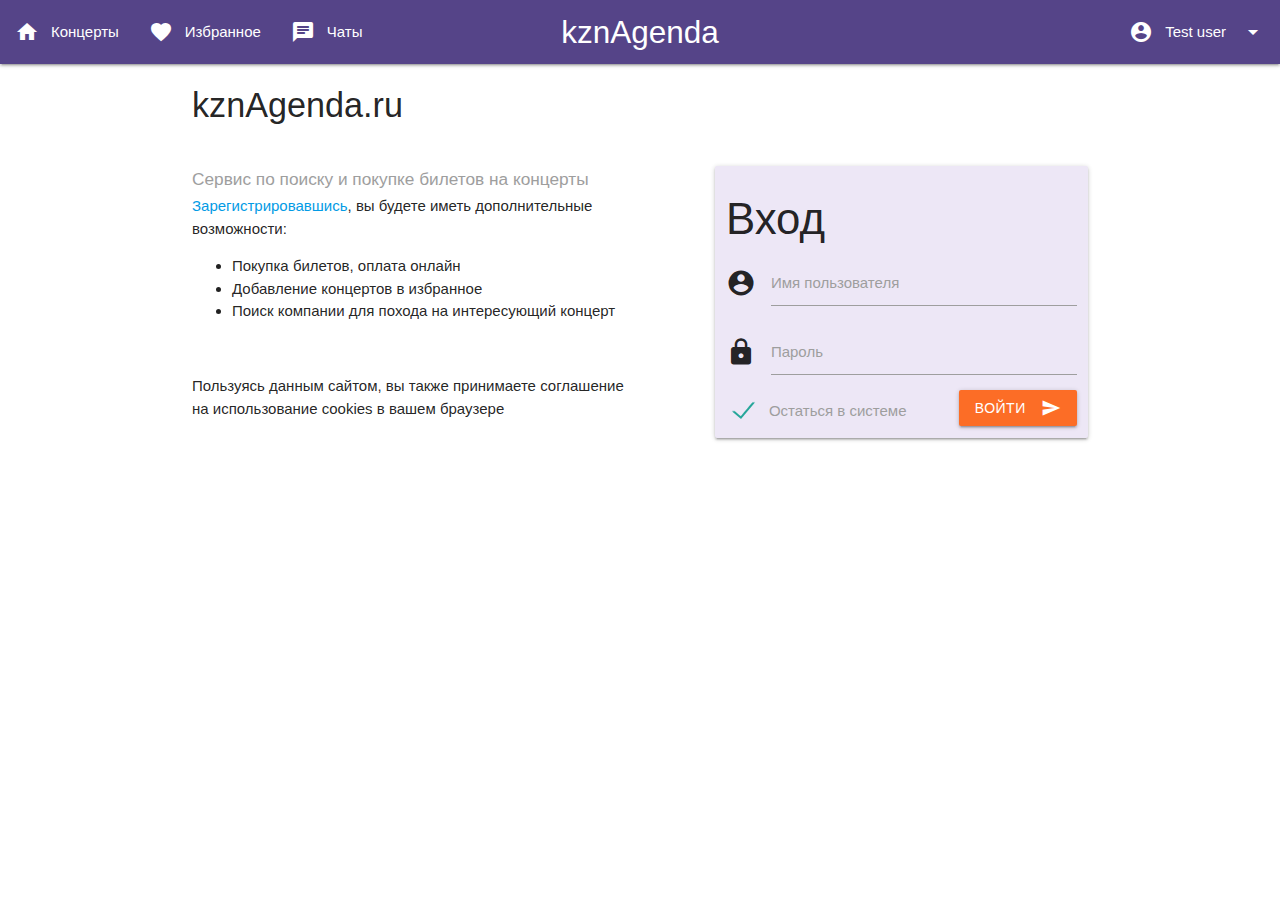
==== login.html @ c1f50316 "Pug project structure, login page" ====
<html>
  <head>
    <link href="https://fonts.googleapis.com/icon?family=Material+Icons" rel="stylesheet"/>
    <link type="text/css" rel="stylesheet" href="css/materialize.min.css" media="screen,projection"/>
    <link type="text/css" rel="stylesheet" href="css/helpers.css"/>
    <link type="text/css" rel="stylesheet" href="css/main.css"/>
    <meta name="viewport" content="width=device-width, initial-scale=1.0"/>
    <meta charset="utf-8"/>
    <title>kznAgenda | Авторизация</title>
  </head>
  <body>
    <nav style="background-color:#554488;">
      <div class="nav-wrapper"><a class="brand-logo center" href="/">kznAgenda</a><a class="sidenav-trigger" href="#" data-target="mobile-sidenav"><i class="material-icons">menu</i></a>
        <ul class="left hide-on-med-and-down">
              <li><a href="/"><i class="material-icons mr-3 left">home</i>Концерты</a></li>
              <li><a href="/lk/starred"><i class="material-icons mr-3 left">favorite</i>Избранное</a></li>
              <li><a href="/chats"><i class="material-icons mr-3 left">chat</i>Чаты</a></li>
        </ul>
        <ul class="dropdown-content" id="user-dropdown">
          <li><a href="/lk">Личный кабинет</a></li>
              <li><a href="/lk/logout"><i class="material-icons mr-3 left">logout</i>Выход</a></li>
        </ul>
        <ul class="right hide-on-small-and-down">
          <li><a class="dropdown-trigger" href="#!" data-target="user-dropdown"><i class="material-icons mr-3 left">account_circle</i>Test user<i class="material-icons right">arrow_drop_down</i></a></li>
        </ul>
      </div>
    </nav>
    <ul class="sidenav" id="mobile-sidenav">
          <li><a href="/"><i class="material-icons mr-3">home</i>Концерты</a></li>
          <li><a href="/lk/starred"><i class="material-icons mr-3">favorite</i>Избранное</a></li>
          <li><a href="/chats"><i class="material-icons mr-3">chat</i>Чаты</a></li>
          <li><a href="/lk"><i class="material-icons mr-3">account_circle</i>Личный кабинет</a></li>
          <li><a href="/lk/logout"><i class="material-icons mr-3">logout</i>Выход</a></li>
    </ul>
    <div class="container">
      <div class="row">
        <h4>kznAgenda.ru</h4>
      </div>
      <div class="row">
        <div class="col l6 pl-0 pr-4">
          <h6 class="grey-text mx-0">Сервис по поиску и покупке билетов на концерты</h6><span><a href="/register">Зарегистрировавшись</a>, вы будете иметь дополнительные возможности:</span>
          <ul class="browser-default">
            <li>Покупка билетов, оплата онлайн</li>
            <li>Добавление концертов в избранное</li>
            <li>Поиск компании для похода на интересующий концерт</li>
          </ul><br/>
          <p>Пользуясь данным сайтом, вы также принимаете соглашение на использование cookies в вашем браузере</p>
        </div>
        <div class="card-panel col offset-l1 l5 deep-purple lighten-5">
          <h3>Вход</h3>
          <form action="/login">
            <div class="input-field"><i class="material-icons prefix">account_circle</i>
              <input class="validate" id="login" type="text"/>
              <label for="login">Имя пользователя</label>
            </div>
            <div class="input-field"><i class="material-icons prefix">lock</i>
              <input class="validate" id="password" type="text"/>
              <label for="password">Пароль</label>
            </div>
            <label class="ml-2">
              <input type="checkbox" checked="checked"/><span>Остаться в системе</span>
            </label>
            <button class="right btn waves-effect waves-light accent mt-n2" type="submit" name="action">Войти<i class="material-icons right">send</i></button>
          </form>
        </div>
      </div>
    </div>
    <script type="text/javascript" src="js/materialize.min.js"></script>
    <script type="text/javascript" src="js/init.js"></script>
  </body>
</html>
---- css/helpers.css ----
.ma-0 {
    margin: 0 !important
}

.ma-1 {
    margin: 4px !important
}

.ma-2 {
    margin: 8px !important
}

.ma-3 {
    margin: 12px !important
}

.ma-4 {
    margin: 16px !important
}

.ma-5 {
    margin: 20px !important
}

.ma-6 {
    margin: 24px !important
}

.ma-7 {
    margin: 28px !important
}

.ma-8 {
    margin: 32px !important
}

.ma-9 {
    margin: 36px !important
}

.ma-10 {
    margin: 40px !important
}

.ma-11 {
    margin: 44px !important
}

.ma-12 {
    margin: 48px !important
}

.ma-auto {
    margin: auto !important
}

.mx-0 {
    margin-right: 0 !important;
    margin-left: 0 !important
}

.mx-1 {
    margin-right: 4px !important;
    margin-left: 4px !important
}

.mx-2 {
    margin-right: 8px !important;
    margin-left: 8px !important
}

.mx-3 {
    margin-right: 12px !important;
    margin-left: 12px !important
}

.mx-4 {
    margin-right: 16px !important;
    margin-left: 16px !important
}

.mx-5 {
    margin-right: 20px !important;
    margin-left: 20px !important
}

.mx-6 {
    margin-right: 24px !important;
    margin-left: 24px !important
}

.mx-7 {
    margin-right: 28px !important;
    margin-left: 28px !important
}

.mx-8 {
    margin-right: 32px !important;
    margin-left: 32px !important
}

.mx-9 {
    margin-right: 36px !important;
    margin-left: 36px !important
}

.mx-10 {
    margin-right: 40px !important;
    margin-left: 40px !important
}

.mx-11 {
    margin-right: 44px !important;
    margin-left: 44px !important
}

.mx-12 {
    margin-right: 48px !important;
    margin-left: 48px !important
}

.mx-auto {
    margin-right: auto !important;
    margin-left: auto !important
}

.my-0 {
    margin-top: 0 !important;
    margin-bottom: 0 !important
}

.my-1 {
    margin-top: 4px !important;
    margin-bottom: 4px !important
}

.my-2 {
    margin-top: 8px !important;
    margin-bottom: 8px !important
}

.my-3 {
    margin-top: 12px !important;
    margin-bottom: 12px !important
}

.my-4 {
    margin-top: 16px !important;
    margin-bottom: 16px !important
}

.my-5 {
    margin-top: 20px !important;
    margin-bottom: 20px !important
}

.my-6 {
    margin-top: 24px !important;
    margin-bottom: 24px !important
}

.my-7 {
    margin-top: 28px !important;
    margin-bottom: 28px !important
}

.my-8 {
    margin-top: 32px !important;
    margin-bottom: 32px !important
}

.my-9 {
    margin-top: 36px !important;
    margin-bottom: 36px !important
}

.my-10 {
    margin-top: 40px !important;
    margin-bottom: 40px !important
}

.my-11 {
    margin-top: 44px !important;
    margin-bottom: 44px !important
}

.my-12 {
    margin-top: 48px !important;
    margin-bottom: 48px !important
}

.my-auto {
    margin-top: auto !important;
    margin-bottom: auto !important
}

.mt-0 {
    margin-top: 0 !important
}

.mt-1 {
    margin-top: 4px !important
}

.mt-2 {
    margin-top: 8px !important
}

.mt-3 {
    margin-top: 12px !important
}

.mt-4 {
    margin-top: 16px !important
}

.mt-5 {
    margin-top: 20px !important
}

.mt-6 {
    margin-top: 24px !important
}

.mt-7 {
    margin-top: 28px !important
}

.mt-8 {
    margin-top: 32px !important
}

.mt-9 {
    margin-top: 36px !important
}

.mt-10 {
    margin-top: 40px !important
}

.mt-11 {
    margin-top: 44px !important
}

.mt-12 {
    margin-top: 48px !important
}

.mt-auto {
    margin-top: auto !important
}

.mr-0 {
    margin-right: 0 !important
}

.mr-1 {
    margin-right: 4px !important
}

.mr-2 {
    margin-right: 8px !important
}

.mr-3 {
    margin-right: 12px !important
}

.mr-4 {
    margin-right: 16px !important
}

.mr-5 {
    margin-right: 20px !important
}

.mr-6 {
    margin-right: 24px !important
}

.mr-7 {
    margin-right: 28px !important
}

.mr-8 {
    margin-right: 32px !important
}

.mr-9 {
    margin-right: 36px !important
}

.mr-10 {
    margin-right: 40px !important
}

.mr-11 {
    margin-right: 44px !important
}

.mr-12 {
    margin-right: 48px !important
}

.mr-auto {
    margin-right: auto !important
}

.mb-0 {
    margin-bottom: 0 !important
}

.mb-1 {
    margin-bottom: 4px !important
}

.mb-2 {
    margin-bottom: 8px !important
}

.mb-3 {
    margin-bottom: 12px !important
}

.mb-4 {
    margin-bottom: 16px !important
}

.mb-5 {
    margin-bottom: 20px !important
}

.mb-6 {
    margin-bottom: 24px !important
}

.mb-7 {
    margin-bottom: 28px !important
}

.mb-8 {
    margin-bottom: 32px !important
}

.mb-9 {
    margin-bottom: 36px !important
}

.mb-10 {
    margin-bottom: 40px !important
}

.mb-11 {
    margin-bottom: 44px !important
}

.mb-12 {
    margin-bottom: 48px !important
}

.mb-auto {
    margin-bottom: auto !important
}

.ml-0 {
    margin-left: 0 !important
}

.ml-1 {
    margin-left: 4px !important
}

.ml-2 {
    margin-left: 8px !important
}

.ml-3 {
    margin-left: 12px !important
}

.ml-4 {
    margin-left: 16px !important
}

.ml-5 {
    margin-left: 20px !important
}

.ml-6 {
    margin-left: 24px !important
}

.ml-7 {
    margin-left: 28px !important
}

.ml-8 {
    margin-left: 32px !important
}

.ml-9 {
    margin-left: 36px !important
}

.ml-10 {
    margin-left: 40px !important
}

.ml-11 {
    margin-left: 44px !important
}

.ml-12 {
    margin-left: 48px !important
}

.ml-auto {
    margin-left: auto !important
}


.ma-n1 {
    margin: -4px !important
}

.ma-n2 {
    margin: -8px !important
}

.ma-n3 {
    margin: -12px !important
}

.ma-n4 {
    margin: -16px !important
}

.ma-n5 {
    margin: -20px !important
}

.ma-n6 {
    margin: -24px !important
}

.ma-n7 {
    margin: -28px !important
}

.ma-n8 {
    margin: -32px !important
}

.ma-n9 {
    margin: -36px !important
}

.ma-n10 {
    margin: -40px !important
}

.ma-n11 {
    margin: -44px !important
}

.ma-n12 {
    margin: -48px !important
}

.mx-n1 {
    margin-right: -4px !important;
    margin-left: -4px !important
}

.mx-n2 {
    margin-right: -8px !important;
    margin-left: -8px !important
}

.mx-n3 {
    margin-right: -12px !important;
    margin-left: -12px !important
}

.mx-n4 {
    margin-right: -16px !important;
    margin-left: -16px !important
}

.mx-n5 {
    margin-right: -20px !important;
    margin-left: -20px !important
}

.mx-n6 {
    margin-right: -24px !important;
    margin-left: -24px !important
}

.mx-n7 {
    margin-right: -28px !important;
    margin-left: -28px !important
}

.mx-n8 {
    margin-right: -32px !important;
    margin-left: -32px !important
}

.mx-n9 {
    margin-right: -36px !important;
    margin-left: -36px !important
}

.mx-n10 {
    margin-right: -40px !important;
    margin-left: -40px !important
}

.mx-n11 {
    margin-right: -44px !important;
    margin-left: -44px !important
}

.mx-n12 {
    margin-right: -48px !important;
    margin-left: -48px !important
}

.my-n1 {
    margin-top: -4px !important;
    margin-bottom: -4px !important
}

.my-n2 {
    margin-top: -8px !important;
    margin-bottom: -8px !important
}

.my-n3 {
    margin-top: -12px !important;
    margin-bottom: -12px !important
}

.my-n4 {
    margin-top: -16px !important;
    margin-bottom: -16px !important
}

.my-n5 {
    margin-top: -20px !important;
    margin-bottom: -20px !important
}

.my-n6 {
    margin-top: -24px !important;
    margin-bottom: -24px !important
}

.my-n7 {
    margin-top: -28px !important;
    margin-bottom: -28px !important
}

.my-n8 {
    margin-top: -32px !important;
    margin-bottom: -32px !important
}

.my-n9 {
    margin-top: -36px !important;
    margin-bottom: -36px !important
}

.my-n10 {
    margin-top: -40px !important;
    margin-bottom: -40px !important
}

.my-n11 {
    margin-top: -44px !important;
    margin-bottom: -44px !important
}

.my-n12 {
    margin-top: -48px !important;
    margin-bottom: -48px !important
}

.mt-n1 {
    margin-top: -4px !important
}

.mt-n2 {
    margin-top: -8px !important
}

.mt-n3 {
    margin-top: -12px !important
}

.mt-n4 {
    margin-top: -16px !important
}

.mt-n5 {
    margin-top: -20px !important
}

.mt-n6 {
    margin-top: -24px !important
}

.mt-n7 {
    margin-top: -28px !important
}

.mt-n8 {
    margin-top: -32px !important
}

.mt-n9 {
    margin-top: -36px !important
}

.mt-n10 {
    margin-top: -40px !important
}

.mt-n11 {
    margin-top: -44px !important
}

.mt-n12 {
    margin-top: -48px !important
}

.mr-n1 {
    margin-right: -4px !important
}

.mr-n2 {
    margin-right: -8px !important
}

.mr-n3 {
    margin-right: -12px !important
}

.mr-n4 {
    margin-right: -16px !important
}

.mr-n5 {
    margin-right: -20px !important
}

.mr-n6 {
    margin-right: -24px !important
}

.mr-n7 {
    margin-right: -28px !important
}

.mr-n8 {
    margin-right: -32px !important
}

.mr-n9 {
    margin-right: -36px !important
}

.mr-n10 {
    margin-right: -40px !important
}

.mr-n11 {
    margin-right: -44px !important
}

.mr-n12 {
    margin-right: -48px !important
}

.mb-n1 {
    margin-bottom: -4px !important
}

.mb-n2 {
    margin-bottom: -8px !important
}

.mb-n3 {
    margin-bottom: -12px !important
}

.mb-n4 {
    margin-bottom: -16px !important
}

.mb-n5 {
    margin-bottom: -20px !important
}

.mb-n6 {
    margin-bottom: -24px !important
}

.mb-n7 {
    margin-bottom: -28px !important
}

.mb-n8 {
    margin-bottom: -32px !important
}

.mb-n9 {
    margin-bottom: -36px !important
}

.mb-n10 {
    margin-bottom: -40px !important
}

.mb-n11 {
    margin-bottom: -44px !important
}

.mb-n12 {
    margin-bottom: -48px !important
}

.ml-n1 {
    margin-left: -4px !important
}

.ml-n2 {
    margin-left: -8px !important
}

.ml-n3 {
    margin-left: -12px !important
}

.ml-n4 {
    margin-left: -16px !important
}

.ml-n5 {
    margin-left: -20px !important
}

.ml-n6 {
    margin-left: -24px !important
}

.ml-n7 {
    margin-left: -28px !important
}

.ml-n8 {
    margin-left: -32px !important
}

.ml-n9 {
    margin-left: -36px !important
}

.ml-n10 {
    margin-left: -40px !important
}

.ml-n11 {
    margin-left: -44px !important
}

.ml-n12 {
    margin-left: -48px !important
}


.pa-0 {
    padding: 0 !important
}

.pa-1 {
    padding: 4px !important
}

.pa-2 {
    padding: 8px !important
}

.pa-3 {
    padding: 12px !important
}

.pa-4 {
    padding: 16px !important
}

.pa-5 {
    padding: 20px !important
}

.pa-6 {
    padding: 24px !important
}

.pa-7 {
    padding: 28px !important
}

.pa-8 {
    padding: 32px !important
}

.pa-9 {
    padding: 36px !important
}

.pa-10 {
    padding: 40px !important
}

.pa-11 {
    padding: 44px !important
}

.pa-12 {
    padding: 48px !important
}

.px-0 {
    padding-right: 0 !important;
    padding-left: 0 !important
}

.px-1 {
    padding-right: 4px !important;
    padding-left: 4px !important
}

.px-2 {
    padding-right: 8px !important;
    padding-left: 8px !important
}

.px-3 {
    padding-right: 12px !important;
    padding-left: 12px !important
}

.px-4 {
    padding-right: 16px !important;
    padding-left: 16px !important
}

.px-5 {
    padding-right: 20px !important;
    padding-left: 20px !important
}

.px-6 {
    padding-right: 24px !important;
    padding-left: 24px !important
}

.px-7 {
    padding-right: 28px !important;
    padding-left: 28px !important
}

.px-8 {
    padding-right: 32px !important;
    padding-left: 32px !important
}

.px-9 {
    padding-right: 36px !important;
    padding-left: 36px !important
}

.px-10 {
    padding-right: 40px !important;
    padding-left: 40px !important
}

.px-11 {
    padding-right: 44px !important;
    padding-left: 44px !important
}

.px-12 {
    padding-right: 48px !important;
    padding-left: 48px !important
}

.py-0 {
    padding-top: 0 !important;
    padding-bottom: 0 !important
}

.py-1 {
    padding-top: 4px !important;
    padding-bottom: 4px !important
}

.py-2 {
    padding-top: 8px !important;
    padding-bottom: 8px !important
}

.py-3 {
    padding-top: 12px !important;
    padding-bottom: 12px !important
}

.py-4 {
    padding-top: 16px !important;
    padding-bottom: 16px !important
}

.py-5 {
    padding-top: 20px !important;
    padding-bottom: 20px !important
}

.py-6 {
    padding-top: 24px !important;
    padding-bottom: 24px !important
}

.py-7 {
    padding-top: 28px !important;
    padding-bottom: 28px !important
}

.py-8 {
    padding-top: 32px !important;
    padding-bottom: 32px !important
}

.py-9 {
    padding-top: 36px !important;
    padding-bottom: 36px !important
}

.py-10 {
    padding-top: 40px !important;
    padding-bottom: 40px !important
}

.py-11 {
    padding-top: 44px !important;
    padding-bottom: 44px !important
}

.py-12 {
    padding-top: 48px !important;
    padding-bottom: 48px !important
}

.pt-0 {
    padding-top: 0 !important
}

.pt-1 {
    padding-top: 4px !important
}

.pt-2 {
    padding-top: 8px !important
}

.pt-3 {
    padding-top: 12px !important
}

.pt-4 {
    padding-top: 16px !important
}

.pt-5 {
    padding-top: 20px !important
}

.pt-6 {
    padding-top: 24px !important
}

.pt-7 {
    padding-top: 28px !important
}

.pt-8 {
    padding-top: 32px !important
}

.pt-9 {
    padding-top: 36px !important
}

.pt-10 {
    padding-top: 40px !important
}

.pt-11 {
    padding-top: 44px !important
}

.pt-12 {
    padding-top: 48px !important
}

.pr-0 {
    padding-right: 0 !important
}

.pr-1 {
    padding-right: 4px !important
}

.pr-2 {
    padding-right: 8px !important
}

.pr-3 {
    padding-right: 12px !important
}

.pr-4 {
    padding-right: 16px !important
}

.pr-5 {
    padding-right: 20px !important
}

.pr-6 {
    padding-right: 24px !important
}

.pr-7 {
    padding-right: 28px !important
}

.pr-8 {
    padding-right: 32px !important
}

.pr-9 {
    padding-right: 36px !important
}

.pr-10 {
    padding-right: 40px !important
}

.pr-11 {
    padding-right: 44px !important
}

.pr-12 {
    padding-right: 48px !important
}

.pb-0 {
    padding-bottom: 0 !important
}

.pb-1 {
    padding-bottom: 4px !important
}

.pb-2 {
    padding-bottom: 8px !important
}

.pb-3 {
    padding-bottom: 12px !important
}

.pb-4 {
    padding-bottom: 16px !important
}

.pb-5 {
    padding-bottom: 20px !important
}

.pb-6 {
    padding-bottom: 24px !important
}

.pb-7 {
    padding-bottom: 28px !important
}

.pb-8 {
    padding-bottom: 32px !important
}

.pb-9 {
    padding-bottom: 36px !important
}

.pb-10 {
    padding-bottom: 40px !important
}

.pb-11 {
    padding-bottom: 44px !important
}

.pb-12 {
    padding-bottom: 48px !important
}

.pl-0 {
    padding-left: 0 !important
}

.pl-1 {
    padding-left: 4px !important
}

.pl-2 {
    padding-left: 8px !important
}

.pl-3 {
    padding-left: 12px !important
}

.pl-4 {
    padding-left: 16px !important
}

.pl-5 {
    padding-left: 20px !important
}

.pl-6 {
    padding-left: 24px !important
}

.pl-7 {
    padding-left: 28px !important
}

.pl-8 {
    padding-left: 32px !important
}

.pl-9 {
    padding-left: 36px !important
}

.pl-10 {
    padding-left: 40px !important
}

.pl-11 {
    padding-left: 44px !important
}

.pl-12 {
    padding-left: 48px !important
}


.text-left {
    text-align: left !important
}

.text-right {
    text-align: right !important
}

.text-center {
    text-align: center !important
}

.text-justify {
    text-align: justify !important
}

.text-start {
    text-align: start !important
}

.text-end {
    text-align: end !important
}

.text-wrap {
    white-space: normal !important
}

.text-no-wrap {
    white-space: nowrap !important
}

.text-break {
    overflow-wrap: break-word !important;
    word-break: break-word !important
}

.text-truncate {
    white-space: nowrap !important;
    overflow: hidden !important;
    text-overflow: ellipsis !important
}

.text-none {
    text-transform: none !important
}

.text-capitalize {
    text-transform: capitalize !important
}

.text-lowercase {
    text-transform: lowercase !important
}

.text-uppercase {
    text-transform: uppercase !important
}
---- css/main.css ----
.dropdown-content li>a {
    color: #fc6d26 !important;
}

.accent {
    background-color: #fc6d26 !important;
}
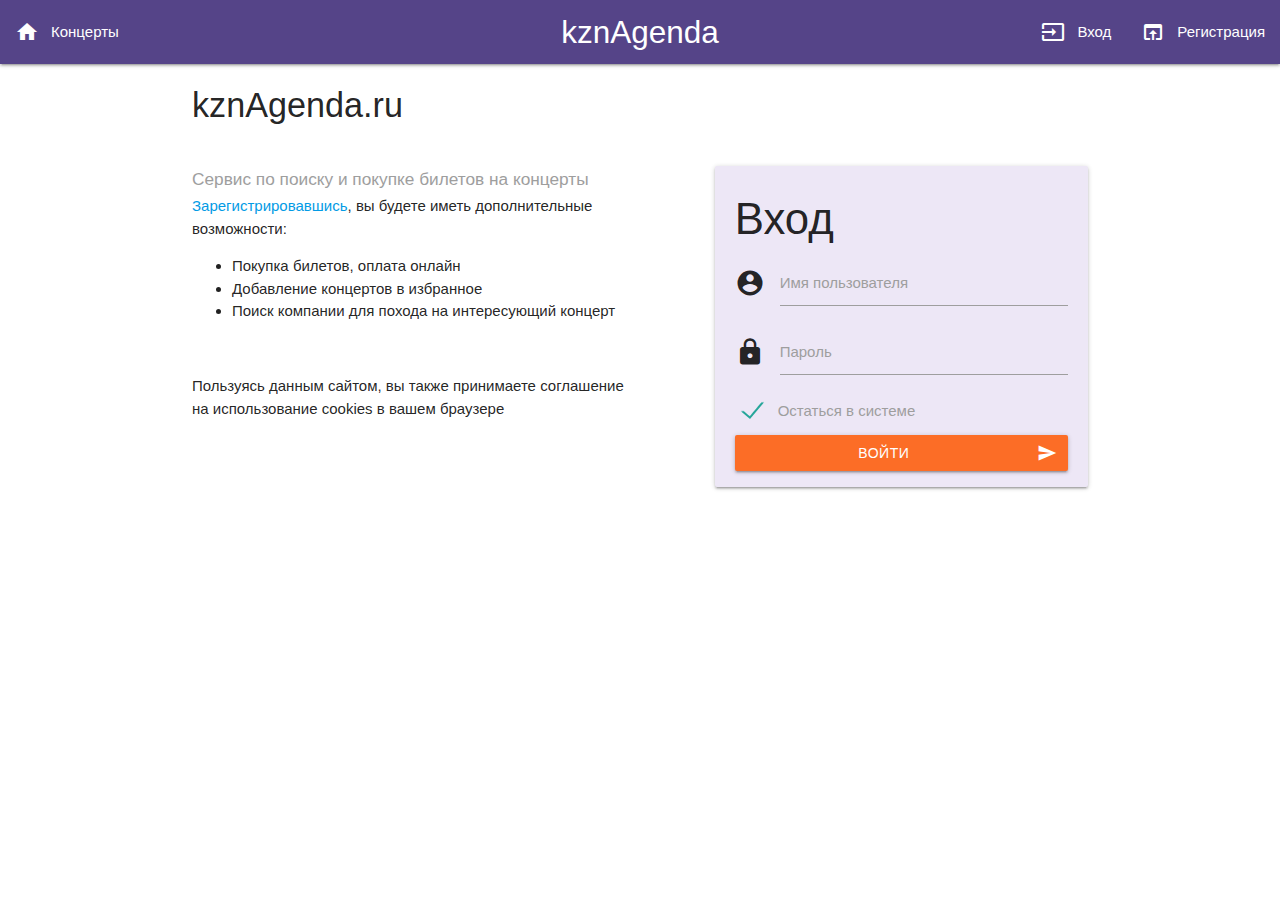
==== commit 828b5e81: "mobile view fixed in login page" ====
--- a/login.html
+++ b/login.html
@@ -14,31 +14,26 @@
       <div class="nav-wrapper"><a class="brand-logo center" href="/">kznAgenda</a><a class="sidenav-trigger" href="#" data-target="mobile-sidenav"><i class="material-icons">menu</i></a>
         <ul class="left hide-on-med-and-down">
               <li><a href="/"><i class="material-icons mr-3 left">home</i>Концерты</a></li>
-              <li><a href="/lk/starred"><i class="material-icons mr-3 left">favorite</i>Избранное</a></li>
-              <li><a href="/chats"><i class="material-icons mr-3 left">chat</i>Чаты</a></li>
         </ul>
-        <ul class="dropdown-content" id="user-dropdown">
-          <li><a href="/lk">Личный кабинет</a></li>
-              <li><a href="/lk/logout"><i class="material-icons mr-3 left">logout</i>Выход</a></li>
-        </ul>
-        <ul class="right hide-on-small-and-down">
-          <li><a class="dropdown-trigger" href="#!" data-target="user-dropdown"><i class="material-icons mr-3 left">account_circle</i>Test user<i class="material-icons right">arrow_drop_down</i></a></li>
+        <ul class="right">
+              <li class="hide-on-small-and-down"><a href="/login"><i class="material-icons mr-3 left">input</i>Вход</a></li>
+              <li class="hide-on-med-and-down"><a href="/register"><i class="material-icons mr-3 left">open_in_browser</i>Регистрация</a></li>
+          <!--li.hide-on-small-and-down: a(href="/login") Вход-->
+          <!--li.hide-on-med-and-down: a(href="/register") Регистрация-->
         </ul>
       </div>
     </nav>
     <ul class="sidenav" id="mobile-sidenav">
           <li><a href="/"><i class="material-icons mr-3">home</i>Концерты</a></li>
-          <li><a href="/lk/starred"><i class="material-icons mr-3">favorite</i>Избранное</a></li>
-          <li><a href="/chats"><i class="material-icons mr-3">chat</i>Чаты</a></li>
-          <li><a href="/lk"><i class="material-icons mr-3">account_circle</i>Личный кабинет</a></li>
-          <li><a href="/lk/logout"><i class="material-icons mr-3">logout</i>Выход</a></li>
+          <li><a href="/login"><i class="material-icons mr-3">input</i>Вход</a></li>
+          <li><a href="/register"><i class="material-icons mr-3">open_in_browser</i>Регистрация</a></li>
     </ul>
     <div class="container">
       <div class="row">
         <h4>kznAgenda.ru</h4>
       </div>
       <div class="row">
-        <div class="col l6 pl-0 pr-4">
+        <div class="col s12 l6 pl-0 pr-4">
           <h6 class="grey-text mx-0">Сервис по поиску и покупке билетов на концерты</h6><span><a href="/register">Зарегистрировавшись</a>, вы будете иметь дополнительные возможности:</span>
           <ul class="browser-default">
             <li>Покупка билетов, оплата онлайн</li>
@@ -47,21 +42,21 @@
           </ul><br/>
           <p>Пользуясь данным сайтом, вы также принимаете соглашение на использование cookies в вашем браузере</p>
         </div>
-        <div class="card-panel col offset-l1 l5 deep-purple lighten-5">
+        <div class="card-panel col s12 offset-l1 l5 deep-purple lighten-5 px-5 pb-3">
           <h3>Вход</h3>
-          <form action="/login">
+          <form action="/login" method="GET">
             <div class="input-field"><i class="material-icons prefix">account_circle</i>
-              <input class="validate" id="login" type="text"/>
+              <input class="validate" id="login" type="text" name="login"/>
               <label for="login">Имя пользователя</label>
             </div>
             <div class="input-field"><i class="material-icons prefix">lock</i>
-              <input class="validate" id="password" type="text"/>
+              <input class="validate" id="password" type="password" name="password"/>
               <label for="password">Пароль</label>
             </div>
             <label class="ml-2">
-              <input type="checkbox" checked="checked"/><span>Остаться в системе</span>
+              <input type="checkbox" name="stayLoggedIn" checked="checked"/><span style="height: auto;">Остаться в системе</span>
             </label>
-            <button class="right btn waves-effect waves-light accent mt-n2" type="submit" name="action">Войти<i class="material-icons right">send</i></button>
+            <button class="right btn waves-effect waves-light accent mb-1 mt-3 col s12" type="submit">Войти<i class="material-icons right">send</i></button>
           </form>
         </div>
       </div>
